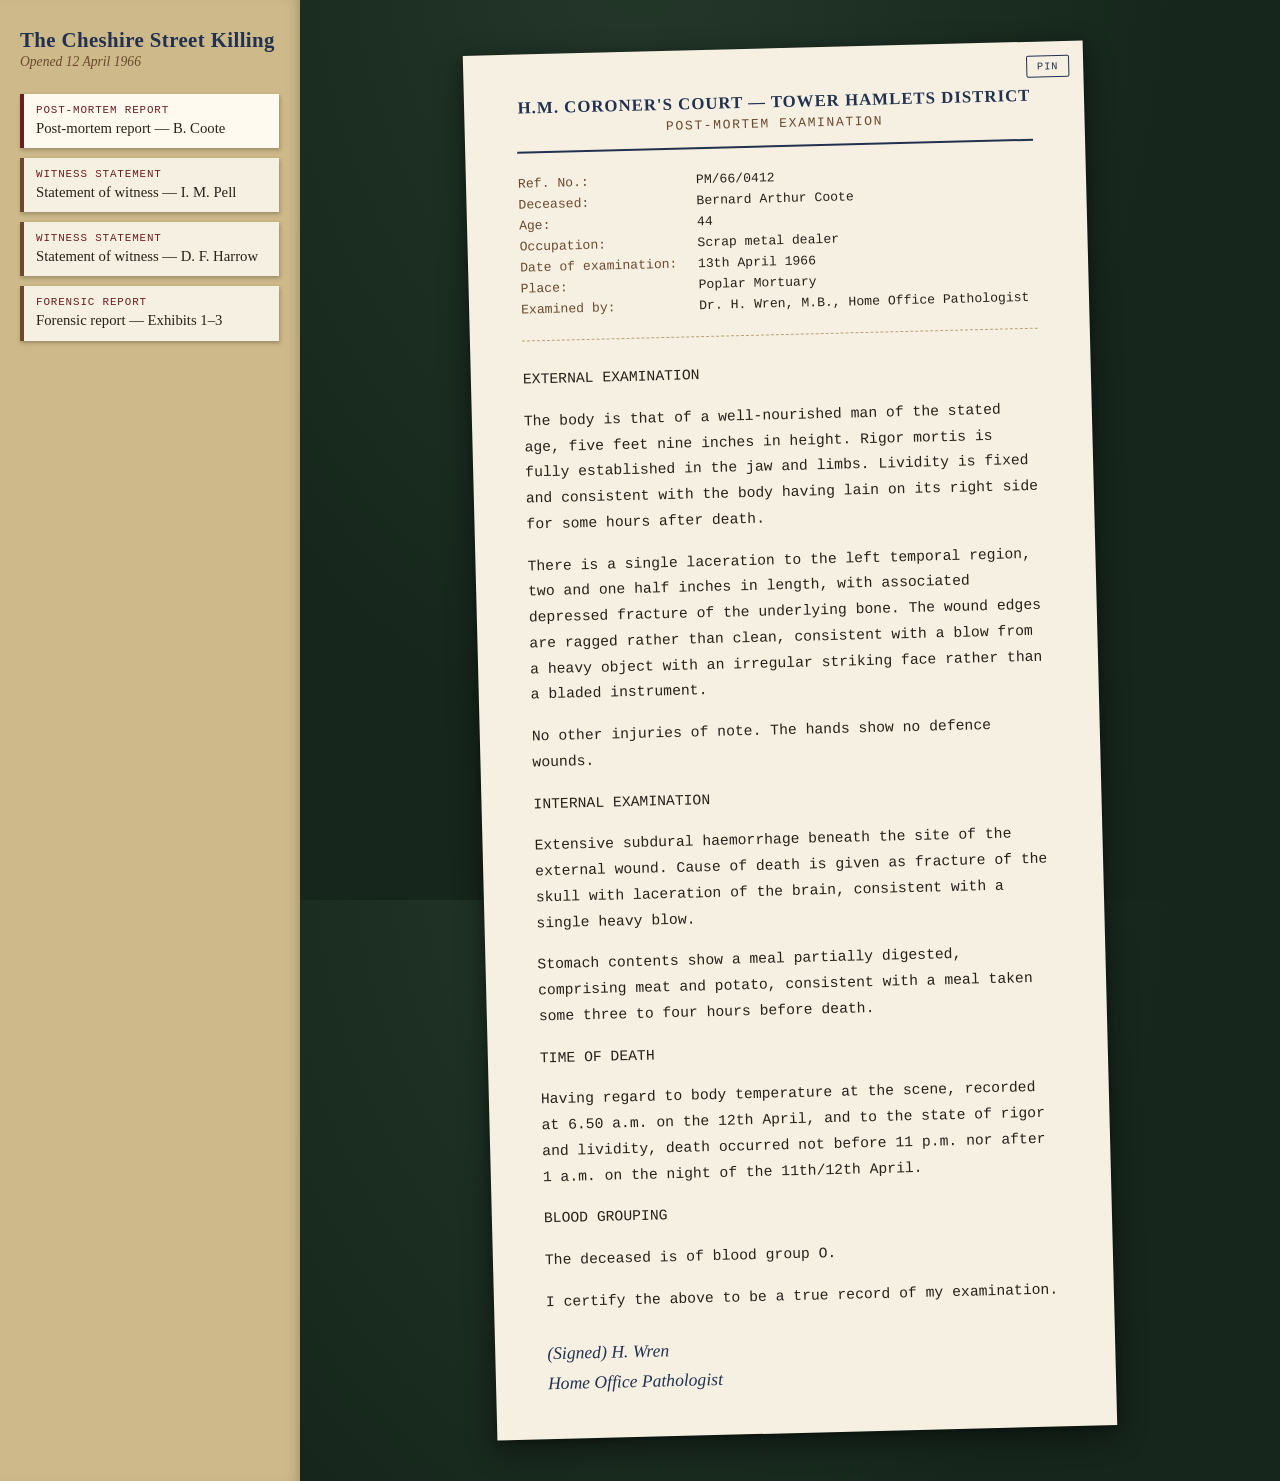
==== engine/index.html @ 60fb42d0 "step 2: split view" ====
<!doctype html>
<html lang="en-GB">
<head>
<meta charset="utf-8">
<meta name="viewport" content="width=device-width, initial-scale=1">
<title>The Firm — Case Documents</title>
<link rel="stylesheet" href="styles.css">
</head>
<body>
<div class="app">
  <aside class="folder">
    <h1 class="case-title" id="case-title">&nbsp;</h1>
    <p class="case-opens" id="case-opens">&nbsp;</p>
    <ul class="doc-list" id="doc-list"></ul>
  </aside>

  <main class="reading-area" id="reading-area">
    <div class="reading-pane pinned-pane" id="pinned-pane"></div>
    <div class="reading-pane browse-pane" id="browse-pane">
      <p class="placeholder">Select a document from the folder to begin reading.</p>
    </div>
  </main>
</div>

<script src="main.js"></script>
</body>
</html>
---- engine/styles.css ----
/* The Firm — document viewer
   Period chrome, modern legibility. No texture that fights reading. */

:root {
  --manila: #cdb989;
  --manila-dark: #b8a377;
  --paper: #f6f0e2;
  --paper-carbon: #eef1f4;
  --ink: #262019;
  --ink-blue: #22314f;
  --oxblood: #6b1f22;
  --tobacco: #6b4a2f;
  --green-leather: #16261c;

  --serif: Georgia, "Times New Roman", Times, serif;
  --mono: "Courier New", Courier, "Consolas", ui-monospace, monospace;
  --script: "Segoe Script", "Bradley Hand", "Apple Chancery", cursive;
}

* {
  box-sizing: border-box;
}

html, body {
  height: 100%;
}

body {
  margin: 0;
  background: var(--green-leather);
  background-image:
    radial-gradient(ellipse at 50% -10%, #24382a 0%, var(--green-leather) 60%);
  color: var(--ink);
  font-family: var(--serif);
}

.app {
  display: grid;
  grid-template-columns: 300px 1fr;
  min-height: 100vh;
}

/* ---------- folder / document list ---------- */

.folder {
  background: var(--manila);
  border-right: 1px solid var(--manila-dark);
  padding: 28px 20px;
  box-shadow: inset -8px 0 16px -12px rgba(0, 0, 0, 0.4);
}

.case-title {
  margin: 0 0 2px;
  font-size: 1.3rem;
  color: var(--ink-blue);
  letter-spacing: 0.02em;
}

.case-opens {
  margin: 0 0 24px;
  font-size: 0.85rem;
  color: var(--tobacco);
  font-style: italic;
}

.doc-list {
  list-style: none;
  margin: 0;
  padding: 0;
  display: flex;
  flex-direction: column;
  gap: 10px;
}

.doc-list-item {
  background: var(--paper);
  border-left: 4px solid var(--tobacco);
  padding: 10px 12px;
  cursor: pointer;
  box-shadow: 1px 2px 4px rgba(0, 0, 0, 0.25);
  transition: transform 0.1s ease, box-shadow 0.1s ease;
}

.doc-list-item:hover {
  transform: translateX(2px);
  box-shadow: 2px 3px 6px rgba(0, 0, 0, 0.35);
}

.doc-list-item.active {
  border-left-color: var(--oxblood);
  background: #fffaf0;
}

.doc-type-label {
  display: block;
  font-family: var(--mono);
  font-size: 0.68rem;
  letter-spacing: 0.08em;
  text-transform: uppercase;
  color: var(--oxblood);
  margin-bottom: 3px;
}

.doc-title-label {
  display: block;
  font-size: 0.92rem;
  color: var(--ink);
  line-height: 1.3;
}

.pin-flag {
  display: none;
  font-family: var(--mono);
  font-size: 0.65rem;
  letter-spacing: 0.08em;
  text-transform: uppercase;
  color: var(--ink-blue);
  margin-top: 4px;
}

.doc-list-item.pinned {
  border-left-color: var(--ink-blue);
}

.doc-list-item.pinned .pin-flag {
  display: block;
}

/* ---------- reading area ---------- */

.reading-area {
  padding: 48px 40px;
  display: flex;
  justify-content: center;
  align-items: flex-start;
  gap: 0;
  overflow-y: auto;
}

.reading-area.split {
  justify-content: stretch;
  gap: 32px;
}

.reading-pane {
  flex: 1 1 0;
  min-width: 0;
  display: flex;
  justify-content: center;
}

.pinned-pane {
  display: none;
}

.reading-area.split .pinned-pane {
  display: flex;
  padding-right: 32px;
  border-right: 1px dashed rgba(255, 255, 255, 0.18);
}

.placeholder {
  color: #c9c2ae;
  font-style: italic;
  margin-top: 120px;
  font-size: 1rem;
}

.document-sheet {
  position: relative;
  background: var(--paper);
  max-width: 620px;
  width: 100%;
  padding: 44px 52px 40px;
  box-shadow: 0 10px 30px rgba(0, 0, 0, 0.45), 0 2px 6px rgba(0, 0, 0, 0.3);
  transform: rotate(var(--tilt, 0deg));
}

.reading-area.split .document-sheet {
  padding: 40px 32px 32px;
}

.pin-toggle {
  position: absolute;
  top: 14px;
  right: 14px;
  font-family: var(--mono);
  font-size: 0.65rem;
  letter-spacing: 0.08em;
  text-transform: uppercase;
  background: var(--paper);
  border: 1px solid var(--ink-blue);
  color: var(--ink-blue);
  padding: 4px 10px;
  cursor: pointer;
  border-radius: 2px;
}

.pin-toggle:hover {
  background: var(--ink-blue);
  color: var(--paper);
}

.pin-toggle.pinned {
  border-color: var(--oxblood);
  color: var(--oxblood);
}

.pin-toggle.pinned:hover {
  background: var(--oxblood);
  color: var(--paper);
}

.letterhead {
  text-align: center;
  border-bottom: 2px solid var(--ink-blue);
  padding-bottom: 14px;
  margin-bottom: 20px;
}

.letterhead-org {
  margin: 0;
  font-family: var(--serif);
  font-weight: bold;
  font-size: 1.05rem;
  letter-spacing: 0.06em;
  text-transform: uppercase;
  color: var(--ink-blue);
}

.letterhead-sub {
  margin: 4px 0 0;
  font-family: var(--mono);
  font-size: 0.82rem;
  letter-spacing: 0.12em;
  text-transform: uppercase;
  color: var(--tobacco);
}

.doc-meta {
  font-family: var(--mono);
  font-size: 0.82rem;
  line-height: 1.6;
  margin: 0 0 26px;
  padding-bottom: 20px;
  border-bottom: 1px dashed var(--manila-dark);
  color: var(--ink);
}

.doc-meta-row {
  display: grid;
  grid-template-columns: 170px 1fr;
  gap: 8px;
}

.doc-meta-label {
  color: var(--tobacco);
}

.doc-meta-value {
  color: var(--ink);
}

.doc-body {
  font-family: var(--mono);
  font-size: 0.92rem;
  line-height: 1.75;
  color: var(--ink);
}

.doc-body p {
  margin: 0 0 16px;
  white-space: pre-wrap;
}

.doc-body p:last-child {
  margin-bottom: 0;
}

.doc-body s {
  color: var(--tobacco);
  text-decoration-color: var(--oxblood);
}

/* signature lines read slightly differently from the typed body */
.doc-body p.signature-line {
  font-family: var(--script);
  font-style: italic;
  font-size: 1.1rem;
  color: var(--ink-blue);
  margin-top: 22px;
}

/* per-type accents */
.document-sheet[data-type="post-mortem"] .letterhead {
  border-bottom-color: var(--ink-blue);
}

.document-sheet[data-type="witness-statement"] .letterhead {
  border-bottom-color: var(--tobacco);
}

.document-sheet[data-type="forensic"] .letterhead {
  border-bottom-color: var(--oxblood);
}
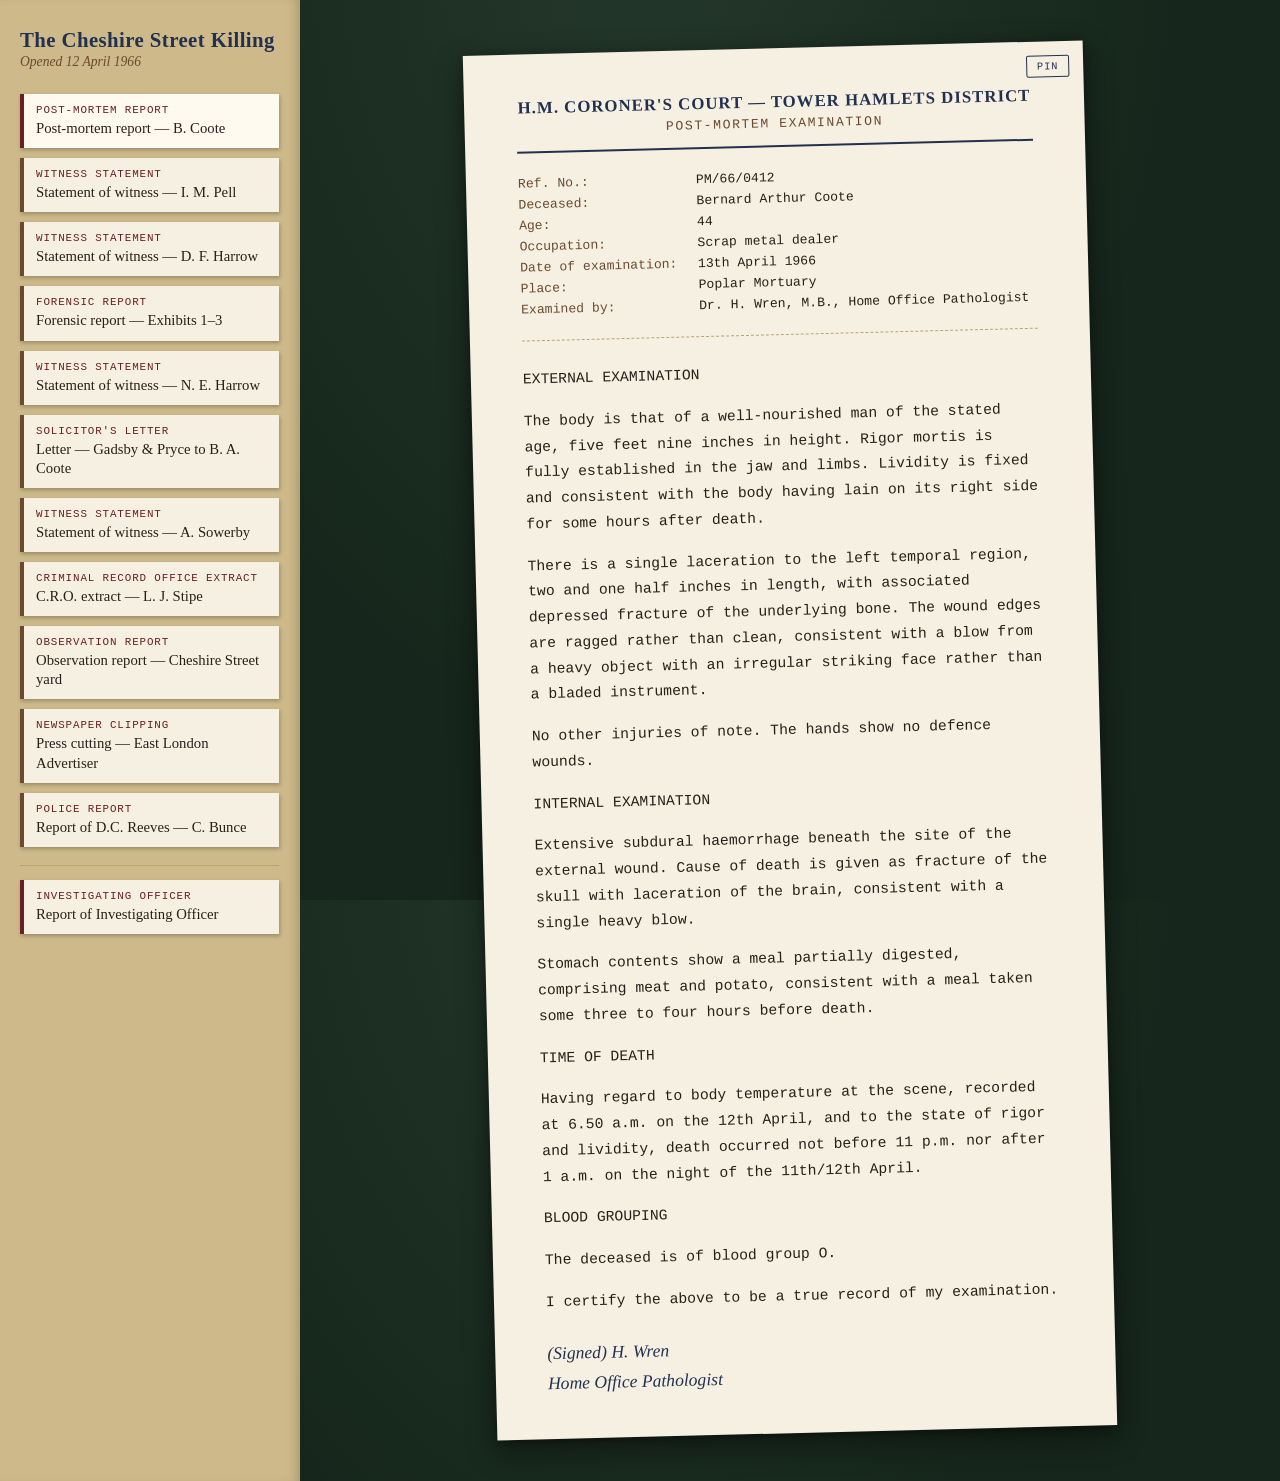
==== commit 8bffec8e: "Verdict report form, case-01 expansion, and hosting config - Diegetic "Report of Investigating Offic" ====
--- a/engine/index.html
+++ b/engine/index.html
@@ -12,6 +12,13 @@
     <h1 class="case-title" id="case-title">&nbsp;</h1>
     <p class="case-opens" id="case-opens">&nbsp;</p>
     <ul class="doc-list" id="doc-list"></ul>
+
+    <div class="folder-divider"></div>
+
+    <button type="button" class="doc-list-item report-entry" id="report-entry">
+      <span class="doc-type-label">Investigating Officer</span>
+      <span class="doc-title-label">Report of Investigating Officer</span>
+    </button>
   </aside>
 
   <main class="reading-area" id="reading-area">
--- a/engine/styles.css
+++ b/engine/styles.css
@@ -126,6 +126,21 @@
   display: block;
 }
 
+.folder-divider {
+  height: 1px;
+  background: var(--manila-dark);
+  margin: 18px 0 14px;
+}
+
+.report-entry {
+  display: block;
+  width: 100%;
+  font: inherit;
+  text-align: left;
+  border: none;
+  border-left: 4px solid var(--oxblood);
+}
+
 /* ---------- reading area ---------- */
 
 .reading-area {
@@ -303,3 +318,66 @@
 .document-sheet[data-type="forensic"] .letterhead {
   border-bottom-color: var(--oxblood);
 }
+
+.document-sheet[data-type="report-form"] .letterhead {
+  border-bottom-color: var(--oxblood);
+}
+
+.document-sheet[data-type="internal-memo"] .letterhead {
+  border-bottom-color: var(--green-leather);
+}
+
+/* ---------- report of investigating officer ---------- */
+
+.report-form-fields {
+  margin-top: 4px;
+}
+
+.report-field {
+  margin-bottom: 22px;
+}
+
+.report-field-label {
+  display: block;
+  font-family: var(--mono);
+  font-size: 0.72rem;
+  letter-spacing: 0.05em;
+  text-transform: uppercase;
+  color: var(--tobacco);
+  margin-bottom: 6px;
+}
+
+.report-field-input {
+  width: 100%;
+  font-family: var(--mono);
+  font-size: 0.92rem;
+  color: var(--ink);
+  background: transparent;
+  border: none;
+  border-bottom: 1px dashed var(--manila-dark);
+  padding: 4px 2px 8px;
+}
+
+.report-field-input:focus {
+  outline: none;
+  border-bottom: 1px solid var(--oxblood);
+}
+
+.report-submit {
+  margin-top: 8px;
+  font-family: var(--mono);
+  font-size: 0.78rem;
+  letter-spacing: 0.1em;
+  text-transform: uppercase;
+  background: transparent;
+  border: 2px solid var(--oxblood);
+  color: var(--oxblood);
+  padding: 9px 20px;
+  cursor: pointer;
+  border-radius: 2px;
+}
+
+.report-submit:hover {
+  background: var(--oxblood);
+  color: var(--paper);
+}
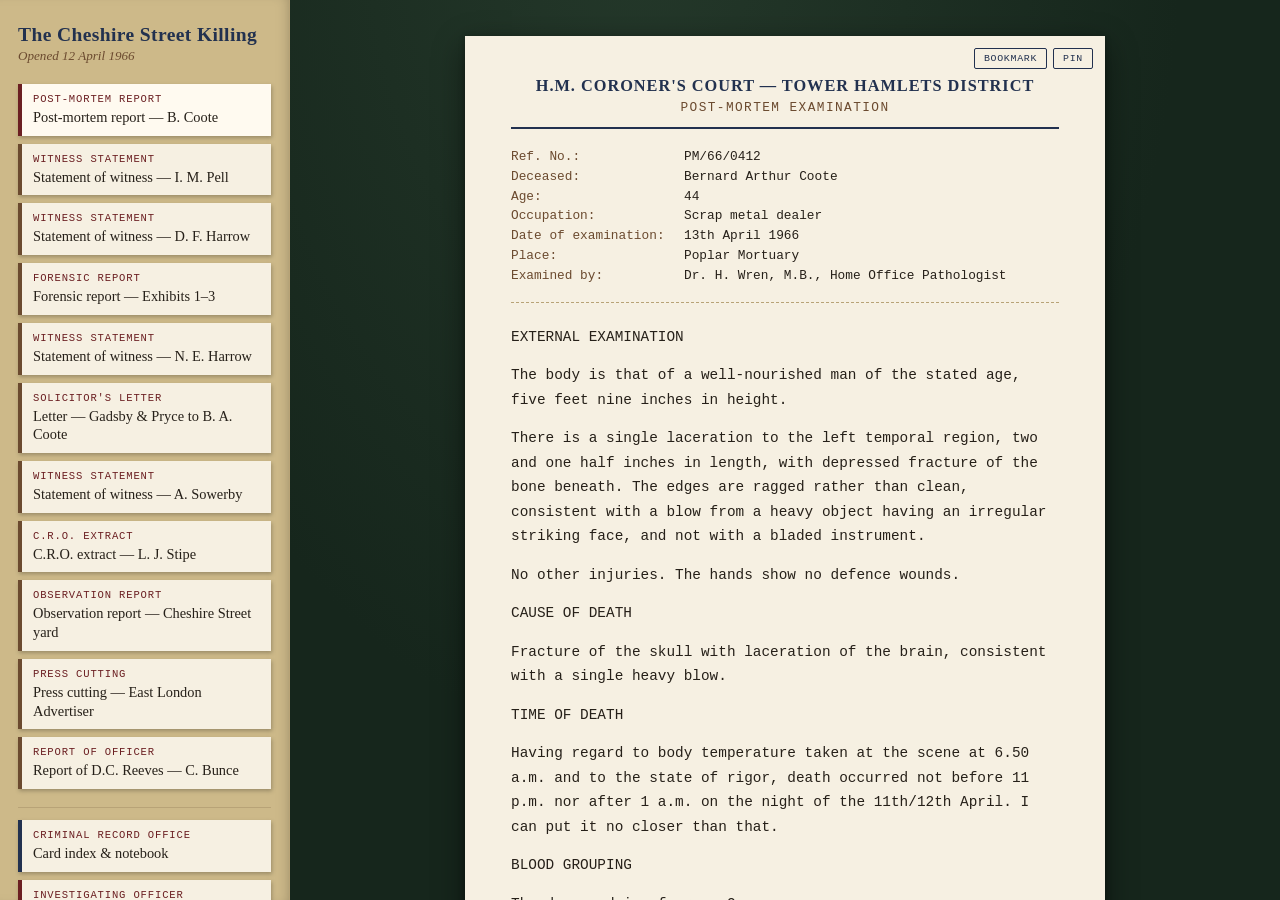
==== commit 98bbe074: "Highlighting, bookmarks, notebook, card index; straighten the paper - Documents trimmed by 17% overa" ====
--- a/engine/index.html
+++ b/engine/index.html
@@ -11,11 +11,17 @@
   <aside class="folder">
     <h1 class="case-title" id="case-title">&nbsp;</h1>
     <p class="case-opens" id="case-opens">&nbsp;</p>
+
     <ul class="doc-list" id="doc-list"></ul>
 
     <div class="folder-divider"></div>
 
-    <button type="button" class="doc-list-item report-entry" id="report-entry">
+    <button type="button" class="doc-list-item tool-entry" id="index-entry">
+      <span class="doc-type-label">Criminal Record Office</span>
+      <span class="doc-title-label">Card index &amp; notebook</span>
+    </button>
+
+    <button type="button" class="doc-list-item tool-entry report-entry" id="report-entry">
       <span class="doc-type-label">Investigating Officer</span>
       <span class="doc-title-label">Report of Investigating Officer</span>
     </button>
@@ -29,6 +35,10 @@
   </main>
 </div>
 
+<div class="mark-popup" id="mark-popup" hidden>
+  <button type="button" id="mark-add">Highlight</button>
+</div>
+
 <script src="main.js"></script>
 </body>
 </html>
--- a/engine/styles.css
+++ b/engine/styles.css
@@ -5,12 +5,13 @@
   --manila: #cdb989;
   --manila-dark: #b8a377;
   --paper: #f6f0e2;
-  --paper-carbon: #eef1f4;
+  --paper-bright: #fffaf0;
   --ink: #262019;
   --ink-blue: #22314f;
   --oxblood: #6b1f22;
   --tobacco: #6b4a2f;
   --green-leather: #16261c;
+  --highlight: #f2d76b;
 
   --serif: Georgia, "Times New Roman", Times, serif;
   --mono: "Courier New", Courier, "Consolas", ui-monospace, monospace;
@@ -36,8 +37,8 @@
 
 .app {
   display: grid;
-  grid-template-columns: 300px 1fr;
-  min-height: 100vh;
+  grid-template-columns: 290px 1fr;
+  height: 100vh;
 }
 
 /* ---------- folder / document list ---------- */
@@ -45,20 +46,21 @@
 .folder {
   background: var(--manila);
   border-right: 1px solid var(--manila-dark);
-  padding: 28px 20px;
+  padding: 24px 18px 32px;
   box-shadow: inset -8px 0 16px -12px rgba(0, 0, 0, 0.4);
+  overflow-y: auto;
 }
 
 .case-title {
   margin: 0 0 2px;
-  font-size: 1.3rem;
+  font-size: 1.22rem;
   color: var(--ink-blue);
   letter-spacing: 0.02em;
 }
 
 .case-opens {
-  margin: 0 0 24px;
-  font-size: 0.85rem;
+  margin: 0 0 20px;
+  font-size: 0.82rem;
   color: var(--tobacco);
   font-style: italic;
 }
@@ -69,13 +71,13 @@
   padding: 0;
   display: flex;
   flex-direction: column;
-  gap: 10px;
+  gap: 8px;
 }
 
 .doc-list-item {
   background: var(--paper);
   border-left: 4px solid var(--tobacco);
-  padding: 10px 12px;
+  padding: 9px 11px;
   cursor: pointer;
   box-shadow: 1px 2px 4px rgba(0, 0, 0, 0.25);
   transition: transform 0.1s ease, box-shadow 0.1s ease;
@@ -88,13 +90,13 @@
 
 .doc-list-item.active {
   border-left-color: var(--oxblood);
-  background: #fffaf0;
+  background: var(--paper-bright);
 }
 
 .doc-type-label {
   display: block;
   font-family: var(--mono);
-  font-size: 0.68rem;
+  font-size: 0.66rem;
   letter-spacing: 0.08em;
   text-transform: uppercase;
   color: var(--oxblood);
@@ -103,48 +105,61 @@
 
 .doc-title-label {
   display: block;
-  font-size: 0.92rem;
+  font-size: 0.9rem;
   color: var(--ink);
   line-height: 1.3;
 }
 
-.pin-flag {
+.item-flags {
+  display: flex;
+  gap: 10px;
+}
+
+.pin-flag,
+.bookmark-flag {
   display: none;
   font-family: var(--mono);
-  font-size: 0.65rem;
-  letter-spacing: 0.08em;
-  text-transform: uppercase;
-  color: var(--ink-blue);
+  font-size: 0.62rem;
+  letter-spacing: 0.07em;
+  text-transform: uppercase;
   margin-top: 4px;
 }
 
-.doc-list-item.pinned {
-  border-left-color: var(--ink-blue);
-}
-
-.doc-list-item.pinned .pin-flag {
-  display: block;
+.pin-flag { color: var(--ink-blue); }
+.bookmark-flag { color: var(--oxblood); }
+
+.doc-list-item.pinned { border-left-color: var(--ink-blue); }
+.doc-list-item.pinned .pin-flag { display: block; }
+.doc-list-item.bookmarked .bookmark-flag { display: block; }
+
+.doc-list-item.bookmarked {
+  box-shadow: 1px 2px 4px rgba(0, 0, 0, 0.25), inset 3px 0 0 -1px var(--oxblood);
 }
 
 .folder-divider {
   height: 1px;
   background: var(--manila-dark);
-  margin: 18px 0 14px;
-}
-
-.report-entry {
+  margin: 18px 0 12px;
+}
+
+.tool-entry {
   display: block;
   width: 100%;
   font: inherit;
   text-align: left;
   border: none;
-  border-left: 4px solid var(--oxblood);
+  border-left: 4px solid var(--ink-blue);
+  margin-bottom: 8px;
+}
+
+.report-entry {
+  border-left-color: var(--oxblood);
 }
 
 /* ---------- reading area ---------- */
 
 .reading-area {
-  padding: 48px 40px;
+  padding: 36px 32px;
   display: flex;
   justify-content: center;
   align-items: flex-start;
@@ -154,7 +169,7 @@
 
 .reading-area.split {
   justify-content: stretch;
-  gap: 32px;
+  gap: 28px;
 }
 
 .reading-pane {
@@ -170,7 +185,7 @@
 
 .reading-area.split .pinned-pane {
   display: flex;
-  padding-right: 32px;
+  padding-right: 28px;
   border-right: 1px dashed rgba(255, 255, 255, 0.18);
 }
 
@@ -184,60 +199,68 @@
 .document-sheet {
   position: relative;
   background: var(--paper);
-  max-width: 620px;
+  max-width: 640px;
   width: 100%;
-  padding: 44px 52px 40px;
+  padding: 40px 46px 36px;
   box-shadow: 0 10px 30px rgba(0, 0, 0, 0.45), 0 2px 6px rgba(0, 0, 0, 0.3);
-  transform: rotate(var(--tilt, 0deg));
 }
 
 .reading-area.split .document-sheet {
-  padding: 40px 32px 32px;
-}
-
-.pin-toggle {
+  padding: 36px 30px 30px;
+}
+
+/* ---------- sheet tools ---------- */
+
+.sheet-tools {
   position: absolute;
-  top: 14px;
-  right: 14px;
-  font-family: var(--mono);
-  font-size: 0.65rem;
-  letter-spacing: 0.08em;
+  top: 12px;
+  right: 12px;
+  display: flex;
+  gap: 6px;
+}
+
+.sheet-tool {
+  font-family: var(--mono);
+  font-size: 0.62rem;
+  letter-spacing: 0.07em;
   text-transform: uppercase;
   background: var(--paper);
   border: 1px solid var(--ink-blue);
   color: var(--ink-blue);
-  padding: 4px 10px;
+  padding: 4px 9px;
   cursor: pointer;
   border-radius: 2px;
 }
 
-.pin-toggle:hover {
+.sheet-tool:hover {
   background: var(--ink-blue);
   color: var(--paper);
 }
 
-.pin-toggle.pinned {
+.sheet-tool.on {
   border-color: var(--oxblood);
   color: var(--oxblood);
 }
 
-.pin-toggle.pinned:hover {
+.sheet-tool.on:hover {
   background: var(--oxblood);
   color: var(--paper);
 }
+
+/* ---------- letterhead & meta ---------- */
 
 .letterhead {
   text-align: center;
   border-bottom: 2px solid var(--ink-blue);
-  padding-bottom: 14px;
-  margin-bottom: 20px;
+  padding-bottom: 12px;
+  margin-bottom: 18px;
 }
 
 .letterhead-org {
   margin: 0;
   font-family: var(--serif);
   font-weight: bold;
-  font-size: 1.05rem;
+  font-size: 1.02rem;
   letter-spacing: 0.06em;
   text-transform: uppercase;
   color: var(--ink-blue);
@@ -246,85 +269,256 @@
 .letterhead-sub {
   margin: 4px 0 0;
   font-family: var(--mono);
-  font-size: 0.82rem;
-  letter-spacing: 0.12em;
+  font-size: 0.8rem;
+  letter-spacing: 0.11em;
   text-transform: uppercase;
   color: var(--tobacco);
 }
 
 .doc-meta {
   font-family: var(--mono);
-  font-size: 0.82rem;
-  line-height: 1.6;
-  margin: 0 0 26px;
-  padding-bottom: 20px;
+  font-size: 0.8rem;
+  line-height: 1.55;
+  margin: 0 0 22px;
+  padding-bottom: 16px;
   border-bottom: 1px dashed var(--manila-dark);
   color: var(--ink);
 }
 
 .doc-meta-row {
   display: grid;
-  grid-template-columns: 170px 1fr;
+  grid-template-columns: 165px 1fr;
   gap: 8px;
 }
 
-.doc-meta-label {
-  color: var(--tobacco);
-}
-
-.doc-meta-value {
-  color: var(--ink);
-}
+.doc-meta-label { color: var(--tobacco); }
+.doc-meta-value { color: var(--ink); margin: 0; }
+
+/* ---------- document body ---------- */
 
 .doc-body {
   font-family: var(--mono);
-  font-size: 0.92rem;
-  line-height: 1.75;
+  font-size: 0.9rem;
+  line-height: 1.7;
   color: var(--ink);
 }
 
 .doc-body p {
-  margin: 0 0 16px;
+  margin: 0 0 14px;
   white-space: pre-wrap;
 }
 
-.doc-body p:last-child {
-  margin-bottom: 0;
-}
+.doc-body p:last-child { margin-bottom: 0; }
 
 .doc-body s {
   color: var(--tobacco);
   text-decoration-color: var(--oxblood);
 }
 
-/* signature lines read slightly differently from the typed body */
 .doc-body p.signature-line {
   font-family: var(--script);
   font-style: italic;
-  font-size: 1.1rem;
-  color: var(--ink-blue);
-  margin-top: 22px;
-}
-
-/* per-type accents */
-.document-sheet[data-type="post-mortem"] .letterhead {
-  border-bottom-color: var(--ink-blue);
-}
-
-.document-sheet[data-type="witness-statement"] .letterhead {
-  border-bottom-color: var(--tobacco);
-}
-
-.document-sheet[data-type="forensic"] .letterhead {
+  font-size: 1.08rem;
+  color: var(--ink-blue);
+  margin-top: 20px;
+}
+
+mark.hl {
+  background: var(--highlight);
+  color: var(--ink);
+  padding: 1px 0;
+  cursor: pointer;
+  box-shadow: 0 1px 0 rgba(107, 31, 34, 0.35);
+}
+
+mark.hl:hover {
+  background: #e8c23f;
+}
+
+/* ---------- highlight popup ---------- */
+
+.mark-popup {
+  position: fixed;
+  z-index: 20;
+}
+
+.mark-popup button {
+  font-family: var(--mono);
+  font-size: 0.68rem;
+  letter-spacing: 0.08em;
+  text-transform: uppercase;
+  background: var(--ink-blue);
+  color: var(--paper);
+  border: none;
+  padding: 7px 14px;
+  border-radius: 2px;
+  cursor: pointer;
+  box-shadow: 0 3px 10px rgba(0, 0, 0, 0.45);
+}
+
+.mark-popup button:hover {
+  background: var(--oxblood);
+}
+
+/* ---------- per-type accents ---------- */
+
+.document-sheet[data-type="post-mortem"] .letterhead { border-bottom-color: var(--ink-blue); }
+.document-sheet[data-type="witness-statement"] .letterhead { border-bottom-color: var(--tobacco); }
+.document-sheet[data-type="forensic"] .letterhead { border-bottom-color: var(--oxblood); }
+.document-sheet[data-type="report-form"] .letterhead { border-bottom-color: var(--oxblood); }
+.document-sheet[data-type="internal-memo"] .letterhead { border-bottom-color: var(--green-leather); }
+.document-sheet[data-type="card-index"] .letterhead { border-bottom-color: var(--ink-blue); }
+.document-sheet[data-type="newspaper clipping"] .letterhead { border-bottom-color: var(--ink); }
+.document-sheet[data-type="criminal record office extract"] .letterhead { border-bottom-color: var(--oxblood); }
+
+/* ---------- card index ---------- */
+
+.index-search {
+  margin-bottom: 18px;
+}
+
+.index-search-input {
+  width: 100%;
+  font-family: var(--mono);
+  font-size: 0.86rem;
+  color: var(--ink);
+  background: var(--paper-bright);
+  border: 1px solid var(--manila-dark);
+  padding: 8px 10px;
+  border-radius: 2px;
+}
+
+.index-search-input:focus {
+  outline: none;
+  border-color: var(--ink-blue);
+}
+
+.index-cards {
+  display: flex;
+  flex-direction: column;
+  gap: 14px;
+}
+
+.index-card {
+  background: var(--paper-bright);
+  border: 1px solid var(--manila-dark);
+  border-left: 4px solid var(--tobacco);
+  padding: 14px 16px;
+}
+
+.index-card-name {
+  margin: 0;
+  font-family: var(--serif);
+  font-size: 1rem;
+  color: var(--ink-blue);
+  letter-spacing: 0.02em;
+}
+
+.index-card-role {
+  margin: 2px 0 10px;
+  font-family: var(--mono);
+  font-size: 0.68rem;
+  letter-spacing: 0.07em;
+  text-transform: uppercase;
+  color: var(--oxblood);
+}
+
+.index-card-fields {
+  margin: 0;
+  font-family: var(--mono);
+  font-size: 0.78rem;
+  line-height: 1.5;
+}
+
+.index-card-row {
+  display: grid;
+  grid-template-columns: 140px 1fr;
+  gap: 8px;
+}
+
+.index-card-row dt { color: var(--tobacco); }
+.index-card-row dd { margin: 0; color: var(--ink); }
+
+.index-card-refs {
+  margin: 10px 0 0;
+  padding-top: 10px;
+  border-top: 1px dashed var(--manila-dark);
+  font-family: var(--mono);
+  font-size: 0.74rem;
+  color: var(--tobacco);
+}
+
+.doc-ref {
+  font-family: var(--mono);
+  font-size: 0.74rem;
+  background: transparent;
+  border: none;
+  border-bottom: 1px dotted var(--ink-blue);
+  color: var(--ink-blue);
+  cursor: pointer;
+  padding: 0;
+  margin-right: 12px;
+}
+
+.doc-ref:hover {
+  color: var(--oxblood);
   border-bottom-color: var(--oxblood);
 }
 
-.document-sheet[data-type="report-form"] .letterhead {
-  border-bottom-color: var(--oxblood);
-}
-
-.document-sheet[data-type="internal-memo"] .letterhead {
-  border-bottom-color: var(--green-leather);
+.index-empty {
+  font-family: var(--mono);
+  font-size: 0.82rem;
+  color: var(--tobacco);
+  font-style: italic;
+}
+
+/* ---------- notebook ---------- */
+
+.notebook {
+  margin-top: 24px;
+  padding-top: 18px;
+  border-top: 2px solid var(--ink-blue);
+}
+
+.notebook-heading {
+  margin: 0;
+  font-family: var(--serif);
+  font-size: 1rem;
+  color: var(--ink-blue);
+  letter-spacing: 0.04em;
+  text-transform: uppercase;
+}
+
+.notebook-hint {
+  margin: 3px 0 10px;
+  font-family: var(--mono);
+  font-size: 0.7rem;
+  color: var(--tobacco);
+}
+
+.notebook-area {
+  width: 100%;
+  font-family: var(--mono);
+  font-size: 0.86rem;
+  line-height: 1.7;
+  color: var(--ink);
+  background: var(--paper-bright);
+  border: 1px solid var(--manila-dark);
+  padding: 12px;
+  resize: vertical;
+  /* ruled paper, without fighting the text */
+  background-image: repeating-linear-gradient(
+    var(--paper-bright) 0px,
+    var(--paper-bright) 22px,
+    rgba(34, 49, 79, 0.12) 23px
+  );
+  background-size: 100% 23px;
+  line-height: 23px;
+}
+
+.notebook-area:focus {
+  outline: none;
+  border-color: var(--ink-blue);
 }
 
 /* ---------- report of investigating officer ---------- */
@@ -334,13 +528,13 @@
 }
 
 .report-field {
-  margin-bottom: 22px;
+  margin-bottom: 20px;
 }
 
 .report-field-label {
   display: block;
   font-family: var(--mono);
-  font-size: 0.72rem;
+  font-size: 0.7rem;
   letter-spacing: 0.05em;
   text-transform: uppercase;
   color: var(--tobacco);
@@ -350,7 +544,7 @@
 .report-field-input {
   width: 100%;
   font-family: var(--mono);
-  font-size: 0.92rem;
+  font-size: 0.9rem;
   color: var(--ink);
   background: transparent;
   border: none;
@@ -366,7 +560,7 @@
 .report-submit {
   margin-top: 8px;
   font-family: var(--mono);
-  font-size: 0.78rem;
+  font-size: 0.76rem;
   letter-spacing: 0.1em;
   text-transform: uppercase;
   background: transparent;
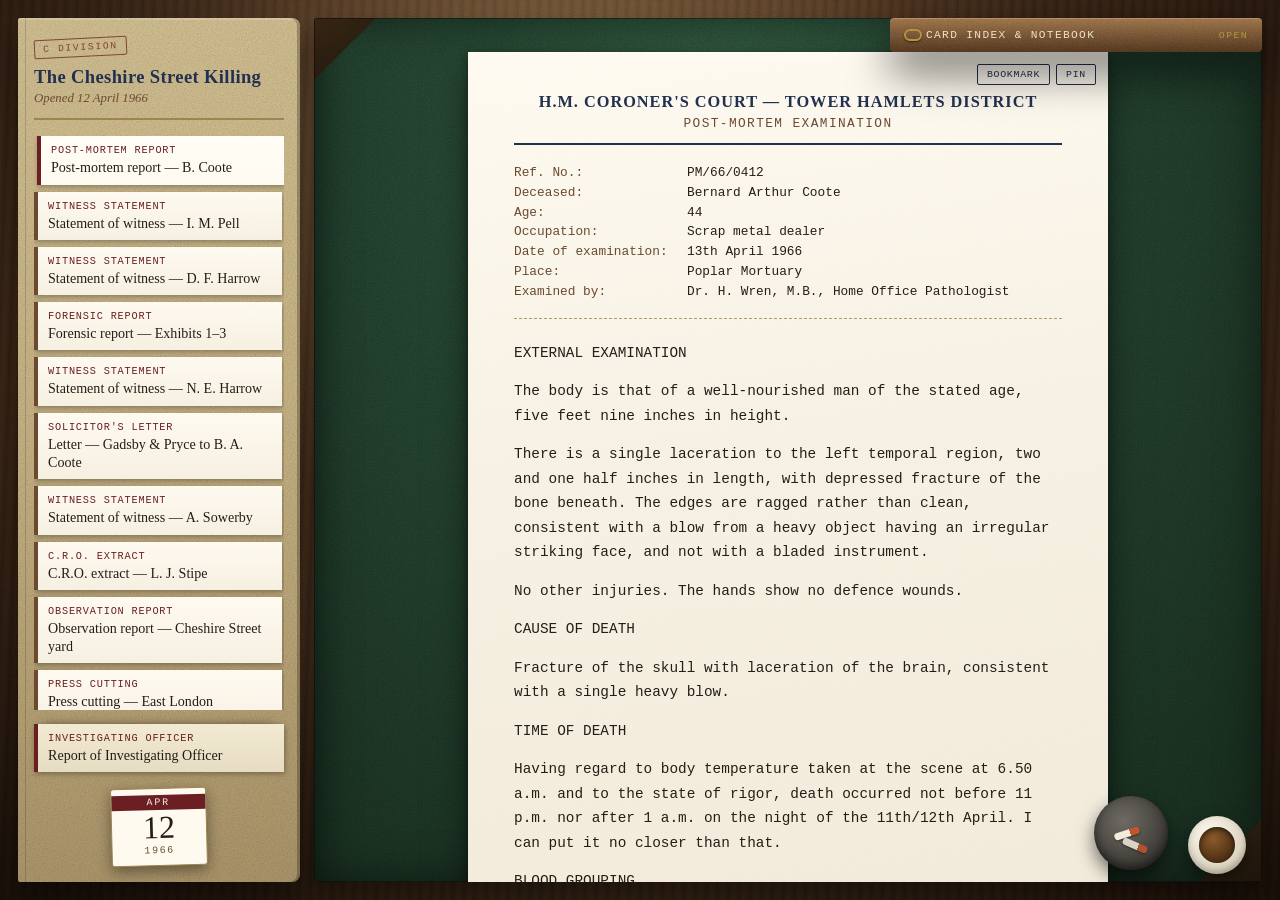
==== commit acab8beb: "The desk: card index drawer, wood and leather, real lamplight Build order step 3. The plain sidebar " ====
--- a/engine/index.html
+++ b/engine/index.html
@@ -3,36 +3,72 @@
 <head>
 <meta charset="utf-8">
 <meta name="viewport" content="width=device-width, initial-scale=1">
-<title>The Firm — Case Documents</title>
+<title>The Firm — C Division</title>
 <link rel="stylesheet" href="styles.css">
 </head>
 <body>
-<div class="app">
-  <aside class="folder">
-    <h1 class="case-title" id="case-title">&nbsp;</h1>
-    <p class="case-opens" id="case-opens">&nbsp;</p>
+<div class="desk" id="desk">
+
+  <div class="lamplight" aria-hidden="true"></div>
+
+  <aside class="case-folder">
+    <div class="folder-head">
+      <p class="folder-stamp">C Division</p>
+      <h1 class="case-title" id="case-title">&nbsp;</h1>
+      <p class="case-opens" id="case-opens">&nbsp;</p>
+    </div>
 
     <ul class="doc-list" id="doc-list"></ul>
 
-    <div class="folder-divider"></div>
-
-    <button type="button" class="doc-list-item tool-entry" id="index-entry">
-      <span class="doc-type-label">Criminal Record Office</span>
-      <span class="doc-title-label">Card index &amp; notebook</span>
-    </button>
-
-    <button type="button" class="doc-list-item tool-entry report-entry" id="report-entry">
+    <button type="button" class="doc-list-item report-entry" id="report-entry">
       <span class="doc-type-label">Investigating Officer</span>
       <span class="doc-title-label">Report of Investigating Officer</span>
     </button>
+
+    <div class="desk-calendar" id="desk-calendar" aria-hidden="true">
+      <span class="cal-month" id="cal-month">APR</span>
+      <span class="cal-day" id="cal-day">12</span>
+      <span class="cal-year" id="cal-year">1966</span>
+    </div>
   </aside>
 
-  <main class="reading-area" id="reading-area">
+  <main class="blotter" id="reading-area">
     <div class="reading-pane pinned-pane" id="pinned-pane"></div>
     <div class="reading-pane browse-pane" id="browse-pane">
-      <p class="placeholder">Select a document from the folder to begin reading.</p>
+      <p class="placeholder">Take a document from the folder.</p>
     </div>
   </main>
+
+  <div class="teacup" aria-hidden="true"><span class="tea"></span></div>
+  <div class="ashtray" aria-hidden="true"><span class="stub"></span><span class="stub two"></span></div>
+
+  <section class="index-drawer" id="index-drawer">
+    <button type="button" class="drawer-handle" id="drawer-handle">
+      <span class="drawer-handle-label">Card Index &amp; Notebook</span>
+      <span class="drawer-handle-state" id="drawer-state">Open</span>
+    </button>
+
+    <div class="drawer-body" id="drawer-body">
+      <div class="drawer-scroll">
+        <p class="drawer-org">Metropolitan Police — Criminal Record Office</p>
+
+        <div class="index-search">
+          <input type="search" class="index-search-input" id="index-search"
+                 placeholder="Search by name, alias, or trade" autocomplete="off">
+        </div>
+
+        <div class="index-cards" id="index-cards"></div>
+
+        <section class="notebook">
+          <h3 class="notebook-heading">Notebook</h3>
+          <p class="notebook-hint">Your own notes. Kept on this machine.</p>
+          <textarea class="notebook-area" id="notebook-area" rows="9"
+                    placeholder="Nothing written yet."></textarea>
+        </section>
+      </div>
+    </div>
+  </section>
+
 </div>
 
 <div class="mark-popup" id="mark-popup" hidden>
--- a/engine/styles.css
+++ b/engine/styles.css
@@ -1,128 +1,230 @@
-/* The Firm — document viewer
-   Period chrome, modern legibility. No texture that fights reading. */
+/* The Firm — C Division desk
+   Period chrome, modern legibility. Texture belongs on the desk;
+   paper stays clean enough to read for hours. */
 
 :root {
   --manila: #cdb989;
-  --manila-dark: #b8a377;
+  --manila-dark: #b0996d;
+  --manila-deep: #9d854f;
   --paper: #f6f0e2;
   --paper-bright: #fffaf0;
-  --ink: #262019;
+  --ink: #241e17;
   --ink-blue: #22314f;
   --oxblood: #6b1f22;
   --tobacco: #6b4a2f;
-  --green-leather: #16261c;
+  --wood: #432d1c;
+  --wood-dark: #2a1a0f;
+  --leather: #1f3a2a;
+  --leather-dark: #142519;
+  --brass: #b8933f;
   --highlight: #f2d76b;
 
   --serif: Georgia, "Times New Roman", Times, serif;
   --mono: "Courier New", Courier, "Consolas", ui-monospace, monospace;
   --script: "Segoe Script", "Bradley Hand", "Apple Chancery", cursive;
-}
-
-* {
-  box-sizing: border-box;
-}
-
-html, body {
-  height: 100%;
-}
+
+  /* fine grain, reused across the desk surfaces */
+  --grain: url("data:image/svg+xml,%3Csvg xmlns='http://www.w3.org/2000/svg' width='180' height='180'%3E%3Cfilter id='n'%3E%3CfeTurbulence type='fractalNoise' baseFrequency='0.85' numOctaves='4' stitchTiles='stitch'/%3E%3C/filter%3E%3Crect width='180' height='180' filter='url(%23n)' opacity='0.55'/%3E%3C/svg%3E");
+}
+
+* { box-sizing: border-box; }
+
+html, body { height: 100%; }
 
 body {
   margin: 0;
-  background: var(--green-leather);
-  background-image:
-    radial-gradient(ellipse at 50% -10%, #24382a 0%, var(--green-leather) 60%);
   color: var(--ink);
   font-family: var(--serif);
-}
-
-.app {
+  overflow: hidden;
+}
+
+/* ---------- the desk ---------- */
+
+.desk {
+  position: relative;
   display: grid;
-  grid-template-columns: 290px 1fr;
+  grid-template-columns: 300px 1fr;
   height: 100vh;
-}
-
-/* ---------- folder / document list ---------- */
-
-.folder {
-  background: var(--manila);
-  border-right: 1px solid var(--manila-dark);
-  padding: 24px 18px 32px;
-  box-shadow: inset -8px 0 16px -12px rgba(0, 0, 0, 0.4);
-  overflow-y: auto;
+  isolation: isolate;
+
+  background-color: var(--wood);
+  background-image:
+    var(--grain),
+    /* long grain of the timber */
+    repeating-linear-gradient(
+      92deg,
+      rgba(0, 0, 0, 0.16) 0px,
+      rgba(0, 0, 0, 0) 3px,
+      rgba(255, 210, 150, 0.05) 6px,
+      rgba(0, 0, 0, 0.13) 11px
+    ),
+    radial-gradient(ellipse at 46% 22%, #5a3d26 0%, var(--wood) 42%, var(--wood-dark) 100%);
+  background-size: 180px 180px, auto, auto;
+  background-blend-mode: overlay, overlay, normal;
+}
+
+/* pool of lamplight falling across the blotter */
+.lamplight {
+  position: absolute;
+  inset: 0;
+  z-index: 0;
+  pointer-events: none;
+  background:
+    radial-gradient(
+      ellipse 55% 60% at 44% 16%,
+      rgba(255, 226, 168, 0.30) 0%,
+      rgba(255, 214, 150, 0.14) 32%,
+      rgba(255, 200, 130, 0.04) 55%,
+      rgba(0, 0, 0, 0) 72%
+    ),
+    /* the desk falls away into the dark at the edges */
+    radial-gradient(
+      ellipse 90% 85% at 50% 42%,
+      rgba(0, 0, 0, 0) 45%,
+      rgba(0, 0, 0, 0.34) 78%,
+      rgba(0, 0, 0, 0.62) 100%
+    );
+}
+
+/* ---------- the case folder ---------- */
+
+.case-folder {
+  position: relative;
+  z-index: 2;
+  margin: 18px 0 18px 18px;
+  padding: 18px 16px 16px;
+  display: flex;
+  flex-direction: column;
+  min-height: 0;
+
+  background-color: var(--manila);
+  background-image:
+    var(--grain),
+    linear-gradient(176deg, #d8c596 0%, var(--manila) 45%, var(--manila-dark) 100%);
+  background-size: 180px 180px, auto;
+  background-blend-mode: multiply, normal;
+
+  border-radius: 2px 8px 8px 2px;
+  box-shadow:
+    0 18px 34px rgba(0, 0, 0, 0.5),
+    0 2px 0 rgba(255, 255, 255, 0.18) inset,
+    -3px 0 0 rgba(0, 0, 0, 0.25) inset;
+}
+
+/* the folder's crease */
+.case-folder::before {
+  content: "";
+  position: absolute;
+  top: 0;
+  left: 7px;
+  width: 1px;
+  height: 100%;
+  background: rgba(0, 0, 0, 0.16);
+}
+
+.folder-head {
+  border-bottom: 2px solid var(--manila-deep);
+  padding-bottom: 12px;
+  margin-bottom: 16px;
+}
+
+.folder-stamp {
+  display: inline-block;
+  margin: 0 0 8px;
+  padding: 3px 8px;
+  font-family: var(--mono);
+  font-size: 0.6rem;
+  letter-spacing: 0.18em;
+  text-transform: uppercase;
+  color: var(--oxblood);
+  border: 1.5px solid var(--oxblood);
+  border-radius: 2px;
+  opacity: 0.75;
+  transform: rotate(-3deg);
 }
 
 .case-title {
-  margin: 0 0 2px;
-  font-size: 1.22rem;
+  margin: 0 0 3px;
+  font-size: 1.16rem;
+  line-height: 1.25;
   color: var(--ink-blue);
   letter-spacing: 0.02em;
 }
 
 .case-opens {
-  margin: 0 0 20px;
-  font-size: 0.82rem;
+  margin: 0;
+  font-size: 0.8rem;
   color: var(--tobacco);
   font-style: italic;
 }
 
+/* the papers scroll; the report docket and calendar stay to hand */
 .doc-list {
   list-style: none;
   margin: 0;
-  padding: 0;
+  padding: 0 2px 2px 0;
   display: flex;
   flex-direction: column;
-  gap: 8px;
+  gap: 7px;
+  flex: 1 1 auto;
+  min-height: 0;
+  overflow-y: auto;
 }
 
 .doc-list-item {
+  position: relative;
   background: var(--paper);
+  background-image: linear-gradient(180deg, var(--paper-bright), var(--paper));
+  border: none;
   border-left: 4px solid var(--tobacco);
-  padding: 9px 11px;
+  padding: 8px 10px;
   cursor: pointer;
-  box-shadow: 1px 2px 4px rgba(0, 0, 0, 0.25);
+  text-align: left;
+  font: inherit;
+  width: 100%;
+  display: block;
+  box-shadow: 1px 2px 5px rgba(0, 0, 0, 0.3);
   transition: transform 0.1s ease, box-shadow 0.1s ease;
 }
 
 .doc-list-item:hover {
-  transform: translateX(2px);
-  box-shadow: 2px 3px 6px rgba(0, 0, 0, 0.35);
+  transform: translateX(3px);
+  box-shadow: 3px 4px 9px rgba(0, 0, 0, 0.4);
 }
 
 .doc-list-item.active {
   border-left-color: var(--oxblood);
-  background: var(--paper-bright);
+  background-image: linear-gradient(180deg, #fffdf6, var(--paper-bright));
+  transform: translateX(3px);
 }
 
 .doc-type-label {
   display: block;
   font-family: var(--mono);
-  font-size: 0.66rem;
+  font-size: 0.64rem;
   letter-spacing: 0.08em;
   text-transform: uppercase;
   color: var(--oxblood);
-  margin-bottom: 3px;
+  margin-bottom: 2px;
 }
 
 .doc-title-label {
   display: block;
-  font-size: 0.9rem;
+  font-size: 0.88rem;
   color: var(--ink);
   line-height: 1.3;
 }
 
-.item-flags {
-  display: flex;
-  gap: 10px;
-}
+.item-flags { display: flex; gap: 9px; }
 
 .pin-flag,
 .bookmark-flag {
   display: none;
   font-family: var(--mono);
-  font-size: 0.62rem;
+  font-size: 0.6rem;
   letter-spacing: 0.07em;
   text-transform: uppercase;
-  margin-top: 4px;
+  margin-top: 3px;
 }
 
 .pin-flag { color: var(--ink-blue); }
@@ -132,80 +234,180 @@
 .doc-list-item.pinned .pin-flag { display: block; }
 .doc-list-item.bookmarked .bookmark-flag { display: block; }
 
-.doc-list-item.bookmarked {
-  box-shadow: 1px 2px 4px rgba(0, 0, 0, 0.25), inset 3px 0 0 -1px var(--oxblood);
-}
-
-.folder-divider {
-  height: 1px;
-  background: var(--manila-dark);
-  margin: 18px 0 12px;
-}
-
-.tool-entry {
+/* a paper corner turned down on bookmarked documents */
+.doc-list-item.bookmarked::after {
+  content: "";
+  position: absolute;
+  top: 0;
+  right: 0;
+  border-width: 0 12px 12px 0;
+  border-style: solid;
+  border-color: transparent var(--oxblood) transparent transparent;
+  opacity: 0.75;
+}
+
+.report-entry {
+  flex: 0 0 auto;
+  margin-top: 14px;
+  border-left-color: var(--oxblood);
+  background-image: linear-gradient(180deg, #f3ead3, #e6dcc2);
+  box-shadow: 1px 2px 5px rgba(0, 0, 0, 0.3), 0 -8px 12px -10px rgba(0, 0, 0, 0.5);
+}
+
+/* ---------- desk calendar ---------- */
+
+.desk-calendar {
+  flex: 0 0 auto;
+  margin: 16px auto 0;
+  width: 96px;
+  padding: 6px 0 9px;
+  text-align: center;
+  background: var(--paper-bright);
+  border: 1px solid var(--manila-deep);
+  border-radius: 3px;
+  box-shadow: 0 5px 14px rgba(0, 0, 0, 0.4);
+  transform: rotate(-1.5deg);
+}
+
+.cal-month {
   display: block;
-  width: 100%;
-  font: inherit;
-  text-align: left;
-  border: none;
-  border-left: 4px solid var(--ink-blue);
-  margin-bottom: 8px;
-}
-
-.report-entry {
-  border-left-color: var(--oxblood);
-}
-
-/* ---------- reading area ---------- */
-
-.reading-area {
-  padding: 36px 32px;
+  background: var(--oxblood);
+  color: var(--paper);
+  font-family: var(--mono);
+  font-size: 0.62rem;
+  letter-spacing: 0.2em;
+  padding: 2px 0;
+}
+
+.cal-day {
+  display: block;
+  font-family: var(--serif);
+  font-size: 2rem;
+  line-height: 1.1;
+  color: var(--ink);
+}
+
+.cal-year {
+  display: block;
+  font-family: var(--mono);
+  font-size: 0.62rem;
+  letter-spacing: 0.16em;
+  color: var(--tobacco);
+}
+
+/* ---------- the blotter ---------- */
+
+.blotter {
+  position: relative;
+  z-index: 1;
+  margin: 18px 18px 18px 14px;
+  padding: 34px 30px;
+  overflow-y: auto;
   display: flex;
   justify-content: center;
   align-items: flex-start;
   gap: 0;
-  overflow-y: auto;
-}
-
-.reading-area.split {
+
+  background-color: var(--leather);
+  background-image:
+    var(--grain),
+    radial-gradient(ellipse at 44% 12%, #2c5039 0%, var(--leather) 46%, var(--leather-dark) 100%);
+  background-size: 180px 180px, auto;
+  background-blend-mode: overlay, normal;
+
+  border-radius: 3px;
+  box-shadow:
+    inset 0 0 0 1px rgba(0, 0, 0, 0.35),
+    inset 0 0 44px rgba(0, 0, 0, 0.5),
+    0 10px 26px rgba(0, 0, 0, 0.4);
+  /* No transition on padding: animating a layout property leaves it stuck at
+     the old value when a media query changes mid-flight, which silently put
+     the drawer on top of the document. */
+}
+
+/* leather corner pieces */
+.blotter::before,
+.blotter::after {
+  content: "";
+  position: absolute;
+  width: 62px;
+  height: 62px;
+  pointer-events: none;
+  background: linear-gradient(135deg, rgba(58, 38, 20, 0.95), rgba(32, 20, 10, 0.9));
+  box-shadow: inset 0 0 0 1px rgba(0, 0, 0, 0.4);
+}
+
+.blotter::before {
+  top: 0;
+  left: 0;
+  clip-path: polygon(0 0, 100% 0, 0 100%);
+}
+
+.blotter::after {
+  bottom: 0;
+  right: 0;
+  clip-path: polygon(100% 100%, 100% 0, 0 100%);
+}
+
+.desk.drawer-open .blotter {
+  padding-right: 396px;
+}
+
+.blotter.split {
   justify-content: stretch;
-  gap: 28px;
+  gap: 26px;
 }
 
 .reading-pane {
   flex: 1 1 0;
   min-width: 0;
+  /* inline-size containment collapses to zero unless the width comes from the
+     parent; flex-basis covers the row layout, this covers the stacked one */
+  width: 100%;
   display: flex;
   justify-content: center;
-}
-
-.pinned-pane {
-  display: none;
-}
-
-.reading-area.split .pinned-pane {
+  container-type: inline-size;
+  container-name: pane;
+}
+
+.pinned-pane { display: none; }
+
+.blotter.split .pinned-pane {
   display: flex;
-  padding-right: 28px;
-  border-right: 1px dashed rgba(255, 255, 255, 0.18);
+  padding-right: 26px;
+  border-right: 1px dashed rgba(255, 255, 255, 0.16);
 }
 
 .placeholder {
-  color: #c9c2ae;
+  color: rgba(246, 240, 226, 0.5);
   font-style: italic;
-  margin-top: 120px;
+  margin-top: 110px;
   font-size: 1rem;
 }
+
+/* ---------- documents ---------- */
 
 .document-sheet {
   position: relative;
-  background: var(--paper);
   max-width: 640px;
   width: 100%;
   padding: 40px 46px 36px;
-  box-shadow: 0 10px 30px rgba(0, 0, 0, 0.45), 0 2px 6px rgba(0, 0, 0, 0.3);
-}
-
-.reading-area.split .document-sheet {
+
+  background-color: var(--paper);
+  background-image:
+    var(--grain),
+    linear-gradient(172deg, var(--paper-bright) 0%, var(--paper) 38%, #efe7d5 100%);
+  background-size: 180px 180px, auto;
+  /* soft-light keeps the fibre visible without greying the type */
+  background-blend-mode: soft-light, normal;
+
+  box-shadow:
+    0 16px 34px rgba(0, 0, 0, 0.5),
+    0 3px 8px rgba(0, 0, 0, 0.35),
+    inset 0 1px 0 rgba(255, 255, 255, 0.6);
+}
+
+.blotter.split .document-sheet {
   padding: 36px 30px 30px;
 }
 
@@ -224,7 +426,7 @@
   font-size: 0.62rem;
   letter-spacing: 0.07em;
   text-transform: uppercase;
-  background: var(--paper);
+  background: rgba(255, 250, 240, 0.85);
   border: 1px solid var(--ink-blue);
   color: var(--ink-blue);
   padding: 4px 9px;
@@ -232,20 +434,9 @@
   border-radius: 2px;
 }
 
-.sheet-tool:hover {
-  background: var(--ink-blue);
-  color: var(--paper);
-}
-
-.sheet-tool.on {
-  border-color: var(--oxblood);
-  color: var(--oxblood);
-}
-
-.sheet-tool.on:hover {
-  background: var(--oxblood);
-  color: var(--paper);
-}
+.sheet-tool:hover { background: var(--ink-blue); color: var(--paper); }
+.sheet-tool.on { border-color: var(--oxblood); color: var(--oxblood); }
+.sheet-tool.on:hover { background: var(--oxblood); color: var(--paper); }
 
 /* ---------- letterhead & meta ---------- */
 
@@ -258,7 +449,6 @@
 
 .letterhead-org {
   margin: 0;
-  font-family: var(--serif);
   font-weight: bold;
   font-size: 1.02rem;
   letter-spacing: 0.06em;
@@ -282,7 +472,6 @@
   margin: 0 0 22px;
   padding-bottom: 16px;
   border-bottom: 1px dashed var(--manila-dark);
-  color: var(--ink);
 }
 
 .doc-meta-row {
@@ -303,11 +492,7 @@
   color: var(--ink);
 }
 
-.doc-body p {
-  margin: 0 0 14px;
-  white-space: pre-wrap;
-}
-
+.doc-body p { margin: 0 0 14px; white-space: pre-wrap; }
 .doc-body p:last-child { margin-bottom: 0; }
 
 .doc-body s {
@@ -324,23 +509,18 @@
 }
 
 mark.hl {
-  background: var(--highlight);
+  background: linear-gradient(180deg, rgba(242, 215, 107, 0.92), rgba(232, 194, 63, 0.92));
   color: var(--ink);
   padding: 1px 0;
   cursor: pointer;
-  box-shadow: 0 1px 0 rgba(107, 31, 34, 0.35);
-}
-
-mark.hl:hover {
-  background: #e8c23f;
-}
+  border-radius: 1px;
+}
+
+mark.hl:hover { background: #e8c23f; }
 
 /* ---------- highlight popup ---------- */
 
-.mark-popup {
-  position: fixed;
-  z-index: 20;
-}
+.mark-popup { position: fixed; z-index: 40; }
 
 .mark-popup button {
   font-family: var(--mono);
@@ -353,12 +533,10 @@
   padding: 7px 14px;
   border-radius: 2px;
   cursor: pointer;
-  box-shadow: 0 3px 10px rgba(0, 0, 0, 0.45);
-}
-
-.mark-popup button:hover {
-  background: var(--oxblood);
-}
+  box-shadow: 0 4px 12px rgba(0, 0, 0, 0.55);
+}
+
+.mark-popup button:hover { background: var(--oxblood); }
 
 /* ---------- per-type accents ---------- */
 
@@ -366,58 +544,139 @@
 .document-sheet[data-type="witness-statement"] .letterhead { border-bottom-color: var(--tobacco); }
 .document-sheet[data-type="forensic"] .letterhead { border-bottom-color: var(--oxblood); }
 .document-sheet[data-type="report-form"] .letterhead { border-bottom-color: var(--oxblood); }
-.document-sheet[data-type="internal-memo"] .letterhead { border-bottom-color: var(--green-leather); }
-.document-sheet[data-type="card-index"] .letterhead { border-bottom-color: var(--ink-blue); }
+.document-sheet[data-type="internal-memo"] .letterhead { border-bottom-color: var(--leather); }
 .document-sheet[data-type="newspaper clipping"] .letterhead { border-bottom-color: var(--ink); }
 .document-sheet[data-type="criminal record office extract"] .letterhead { border-bottom-color: var(--oxblood); }
 
-/* ---------- card index ---------- */
-
-.index-search {
-  margin-bottom: 18px;
-}
+/* ---------- card index drawer, top right ---------- */
+
+.index-drawer {
+  position: fixed;
+  top: 18px;
+  right: 18px;
+  z-index: 30;
+  width: 372px;
+  max-height: calc(100vh - 36px);
+  display: flex;
+  flex-direction: column;
+
+  background-color: #6d4a2c;
+  background-image:
+    var(--grain),
+    linear-gradient(180deg, #7c5734 0%, #5b3d23 100%);
+  background-size: 180px 180px, auto;
+  background-blend-mode: overlay, normal;
+
+  border-radius: 4px;
+  box-shadow: 0 20px 44px rgba(0, 0, 0, 0.6), inset 0 1px 0 rgba(255, 220, 170, 0.25);
+}
+
+.drawer-handle {
+  display: flex;
+  align-items: center;
+  justify-content: space-between;
+  width: 100%;
+  padding: 11px 14px;
+  cursor: pointer;
+  border: none;
+  border-radius: 4px 4px 0 0;
+  background: linear-gradient(180deg, rgba(255, 224, 175, 0.16), rgba(0, 0, 0, 0.18));
+  color: #f0e2c8;
+  font-family: var(--mono);
+  font-size: 0.7rem;
+  letter-spacing: 0.12em;
+  text-transform: uppercase;
+}
+
+.drawer-handle:hover { background: linear-gradient(180deg, rgba(255, 224, 175, 0.26), rgba(0, 0, 0, 0.12)); }
+
+/* the brass drawer pull */
+.drawer-handle-label { position: relative; padding-left: 22px; }
+
+.drawer-handle-label::before {
+  content: "";
+  position: absolute;
+  left: 0;
+  top: 50%;
+  transform: translateY(-50%);
+  width: 14px;
+  height: 8px;
+  border: 2px solid var(--brass);
+  border-radius: 6px;
+  box-shadow: 0 1px 2px rgba(0, 0, 0, 0.5);
+}
+
+.drawer-handle-state { color: var(--brass); font-size: 0.62rem; }
+
+.drawer-body {
+  display: none;
+  overflow: hidden;
+  padding: 0 10px 10px;
+}
+
+.index-drawer.open .drawer-body { display: block; }
+
+.drawer-scroll {
+  max-height: calc(100vh - 96px);
+  overflow-y: auto;
+  padding: 14px 14px 16px;
+  background-color: var(--paper);
+  background-image:
+    var(--grain),
+    linear-gradient(180deg, var(--paper-bright), #ece3cd);
+  background-size: 180px 180px, auto;
+  background-blend-mode: soft-light, normal;
+  border-radius: 2px;
+  box-shadow: inset 0 2px 8px rgba(0, 0, 0, 0.28);
+}
+
+.drawer-org {
+  margin: 0 0 12px;
+  text-align: center;
+  font-weight: bold;
+  font-size: 0.76rem;
+  letter-spacing: 0.05em;
+  text-transform: uppercase;
+  color: var(--ink-blue);
+  border-bottom: 2px solid var(--ink-blue);
+  padding-bottom: 8px;
+}
+
+.index-search { margin-bottom: 12px; }
 
 .index-search-input {
   width: 100%;
   font-family: var(--mono);
-  font-size: 0.86rem;
+  font-size: 0.82rem;
   color: var(--ink);
   background: var(--paper-bright);
   border: 1px solid var(--manila-dark);
-  padding: 8px 10px;
+  padding: 7px 9px;
   border-radius: 2px;
 }
 
-.index-search-input:focus {
-  outline: none;
-  border-color: var(--ink-blue);
-}
-
-.index-cards {
-  display: flex;
-  flex-direction: column;
-  gap: 14px;
-}
+.index-search-input:focus { outline: none; border-color: var(--ink-blue); }
+
+.index-cards { display: flex; flex-direction: column; gap: 10px; }
 
 .index-card {
   background: var(--paper-bright);
   border: 1px solid var(--manila-dark);
   border-left: 4px solid var(--tobacco);
-  padding: 14px 16px;
+  padding: 11px 12px;
+  box-shadow: 0 2px 5px rgba(0, 0, 0, 0.15);
 }
 
 .index-card-name {
   margin: 0;
-  font-family: var(--serif);
-  font-size: 1rem;
+  font-size: 0.94rem;
   color: var(--ink-blue);
-  letter-spacing: 0.02em;
 }
 
 .index-card-role {
-  margin: 2px 0 10px;
-  font-family: var(--mono);
-  font-size: 0.68rem;
+  margin: 2px 0 8px;
+  font-family: var(--mono);
+  font-size: 0.64rem;
   letter-spacing: 0.07em;
   text-transform: uppercase;
   color: var(--oxblood);
@@ -426,48 +685,48 @@
 .index-card-fields {
   margin: 0;
   font-family: var(--mono);
-  font-size: 0.78rem;
-  line-height: 1.5;
+  font-size: 0.73rem;
+  line-height: 1.45;
 }
 
 .index-card-row {
   display: grid;
-  grid-template-columns: 140px 1fr;
-  gap: 8px;
+  grid-template-columns: 108px 1fr;
+  gap: 6px;
 }
 
 .index-card-row dt { color: var(--tobacco); }
 .index-card-row dd { margin: 0; color: var(--ink); }
 
 .index-card-refs {
-  margin: 10px 0 0;
-  padding-top: 10px;
+  margin: 9px 0 0;
+  padding-top: 8px;
   border-top: 1px dashed var(--manila-dark);
   font-family: var(--mono);
-  font-size: 0.74rem;
+  font-size: 0.7rem;
   color: var(--tobacco);
+  display: flex;
+  flex-wrap: wrap;
+  gap: 4px 10px;
 }
 
 .doc-ref {
   font-family: var(--mono);
-  font-size: 0.74rem;
+  font-size: 0.7rem;
   background: transparent;
   border: none;
   border-bottom: 1px dotted var(--ink-blue);
   color: var(--ink-blue);
   cursor: pointer;
   padding: 0;
-  margin-right: 12px;
-}
-
-.doc-ref:hover {
-  color: var(--oxblood);
-  border-bottom-color: var(--oxblood);
-}
+  text-align: left;
+}
+
+.doc-ref:hover { color: var(--oxblood); border-bottom-color: var(--oxblood); }
 
 .index-empty {
   font-family: var(--mono);
-  font-size: 0.82rem;
+  font-size: 0.78rem;
   color: var(--tobacco);
   font-style: italic;
 }
@@ -475,61 +734,51 @@
 /* ---------- notebook ---------- */
 
 .notebook {
-  margin-top: 24px;
-  padding-top: 18px;
+  margin-top: 18px;
+  padding-top: 14px;
   border-top: 2px solid var(--ink-blue);
 }
 
 .notebook-heading {
   margin: 0;
-  font-family: var(--serif);
-  font-size: 1rem;
+  font-size: 0.92rem;
   color: var(--ink-blue);
   letter-spacing: 0.04em;
   text-transform: uppercase;
 }
 
 .notebook-hint {
-  margin: 3px 0 10px;
-  font-family: var(--mono);
-  font-size: 0.7rem;
+  margin: 3px 0 8px;
+  font-family: var(--mono);
+  font-size: 0.66rem;
   color: var(--tobacco);
 }
 
 .notebook-area {
   width: 100%;
   font-family: var(--mono);
-  font-size: 0.86rem;
-  line-height: 1.7;
+  font-size: 0.82rem;
   color: var(--ink);
-  background: var(--paper-bright);
+  background-color: var(--paper-bright);
   border: 1px solid var(--manila-dark);
-  padding: 12px;
+  padding: 10px 11px;
   resize: vertical;
-  /* ruled paper, without fighting the text */
+  line-height: 22px;
   background-image: repeating-linear-gradient(
     var(--paper-bright) 0px,
-    var(--paper-bright) 22px,
-    rgba(34, 49, 79, 0.12) 23px
+    var(--paper-bright) 21px,
+    rgba(34, 49, 79, 0.14) 22px
   );
-  background-size: 100% 23px;
-  line-height: 23px;
-}
-
-.notebook-area:focus {
-  outline: none;
-  border-color: var(--ink-blue);
-}
+  background-size: 100% 22px;
+}
+
+.notebook-area:focus { outline: none; border-color: var(--ink-blue); }
 
 /* ---------- report of investigating officer ---------- */
 
-.report-form-fields {
-  margin-top: 4px;
-}
-
-.report-field {
-  margin-bottom: 20px;
-}
+.report-form-fields { margin-top: 4px; }
+
+.report-field { margin-bottom: 20px; }
 
 .report-field-label {
   display: block;
@@ -552,10 +801,7 @@
   padding: 4px 2px 8px;
 }
 
-.report-field-input:focus {
-  outline: none;
-  border-bottom: 1px solid var(--oxblood);
-}
+.report-field-input:focus { outline: none; border-bottom: 1px solid var(--oxblood); }
 
 .report-submit {
   margin-top: 8px;
@@ -571,7 +817,137 @@
   border-radius: 2px;
 }
 
-.report-submit:hover {
-  background: var(--oxblood);
-  color: var(--paper);
-}
+.report-submit:hover { background: var(--oxblood); color: var(--paper); }
+
+/* ---------- decoration ---------- */
+
+.teacup {
+  position: absolute;
+  right: 34px;
+  bottom: 26px;
+  width: 58px;
+  height: 58px;
+  z-index: 2;
+  border-radius: 50%;
+  background: radial-gradient(circle at 38% 32%, #fdfaf2, #ded5c2 62%, #b3a892 100%);
+  box-shadow: 0 8px 18px rgba(0, 0, 0, 0.5), inset 0 -3px 6px rgba(0, 0, 0, 0.2);
+  pointer-events: none;
+}
+
+.teacup .tea {
+  position: absolute;
+  inset: 11px;
+  border-radius: 50%;
+  background: radial-gradient(circle at 40% 34%, #8a5a2b, #4d2f13 70%, #35200c 100%);
+  box-shadow: inset 0 2px 5px rgba(0, 0, 0, 0.55);
+}
+
+.ashtray {
+  position: absolute;
+  right: 112px;
+  bottom: 30px;
+  width: 74px;
+  height: 74px;
+  z-index: 2;
+  border-radius: 50%;
+  background: radial-gradient(circle at 40% 34%, #6e6a63, #45423d 60%, #2b2926 100%);
+  box-shadow: 0 8px 18px rgba(0, 0, 0, 0.55), inset 0 -4px 10px rgba(0, 0, 0, 0.5);
+  pointer-events: none;
+}
+
+.ashtray .stub {
+  position: absolute;
+  left: 20px;
+  top: 34px;
+  width: 26px;
+  height: 7px;
+  border-radius: 3px;
+  background: linear-gradient(90deg, #f2ecdd 62%, #c0562a 62%);
+  transform: rotate(-18deg);
+  box-shadow: 0 1px 2px rgba(0, 0, 0, 0.5);
+}
+
+.ashtray .stub.two {
+  left: 28px;
+  top: 46px;
+  transform: rotate(24deg);
+  opacity: 0.85;
+}
+
+/* ---------- keeping the split view readable ---------- */
+
+/* Two documents side by side is the core mechanic, so it gets the width it
+   needs. Where the desk cannot give both panes a readable column *and* hold
+   the drawer open, the pinned document moves above the one being read rather
+   than both being squeezed. Closing the drawer restores them side by side. */
+.blotter.split.stacked {
+  flex-direction: column;
+  align-items: center;
+  gap: 20px;
+}
+
+.blotter.split.stacked .pinned-pane {
+  padding-right: 0;
+  padding-bottom: 20px;
+  border-right: none;
+  border-bottom: 1px dashed rgba(255, 255, 255, 0.16);
+  width: 100%;
+}
+
+@media (max-width: 1660px) {
+  .desk.drawer-open .blotter.split { flex-direction: column; align-items: center; gap: 20px; }
+  .desk.drawer-open .blotter.split .pinned-pane {
+    padding-right: 0;
+    padding-bottom: 20px;
+    border-right: none;
+    border-bottom: 1px dashed rgba(255, 255, 255, 0.16);
+    width: 100%;
+  }
+}
+
+/* The drawer always pushes the blotter aside; it must never sit on top of the
+   document, or having it open while reading is worse than useless. */
+@media (max-width: 1180px) {
+  .index-drawer { width: 320px; }
+  .desk.drawer-open .blotter { padding-right: 344px; padding-left: 20px; }
+}
+
+/* narrow desks: the folder gives way first, then the split stacks */
+@media (max-width: 980px) {
+  .desk { grid-template-columns: 240px 1fr; }
+  .blotter.split { flex-direction: column; align-items: center; gap: 20px; }
+  .blotter.split .pinned-pane {
+    padding-right: 0;
+    padding-bottom: 20px;
+    border-right: none;
+    border-bottom: 1px dashed rgba(255, 255, 255, 0.16);
+    width: 100%;
+  }
+  .teacup, .ashtray { display: none; }
+}
+
+/* ---------- narrow panes ----------
+   Kept last in the file on purpose: a container query carries no extra
+   specificity, so these have to come after the base rules they override.
+   A sheet reflows to whatever width its own pane has, whichever combination
+   of split view and open drawer produced it. */
+
+@container pane (max-width: 560px) {
+  .document-sheet { padding: 28px 24px 24px; }
+
+  .letterhead-org { font-size: 0.9rem; letter-spacing: 0.03em; }
+  .letterhead-sub { font-size: 0.72rem; letter-spacing: 0.07em; }
+
+  /* label above value, so names stop breaking one word to a line */
+  .doc-meta-row { grid-template-columns: 1fr; gap: 0; margin-bottom: 7px; }
+  .doc-meta-label { font-size: 0.72rem; }
+  .doc-meta-value { padding-left: 12px; }
+
+  .sheet-tools {
+    position: static;
+    justify-content: flex-end;
+    margin-bottom: 12px;
+  }
+
+  .doc-body { font-size: 0.86rem; line-height: 1.65; }
+}
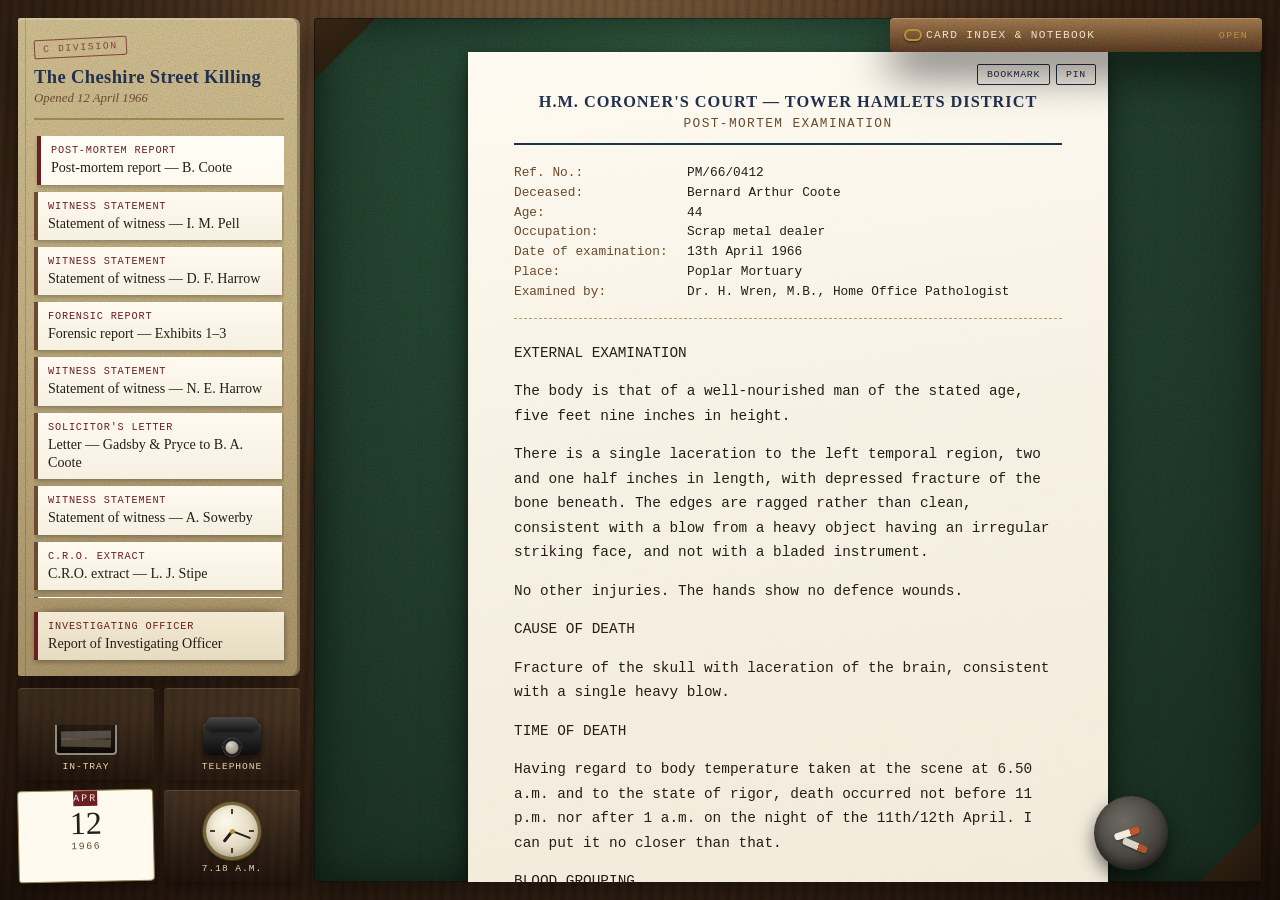
==== commit 86f1ac1a: "Requests, the in-tray and a running clock Build order step 4, in the shape asked for: enquiries that" ====
--- a/engine/index.html
+++ b/engine/index.html
@@ -11,26 +11,63 @@
 
   <div class="lamplight" aria-hidden="true"></div>
 
-  <aside class="case-folder">
-    <div class="folder-head">
-      <p class="folder-stamp">C Division</p>
-      <h1 class="case-title" id="case-title">&nbsp;</h1>
-      <p class="case-opens" id="case-opens">&nbsp;</p>
+  <div class="left-column">
+
+    <aside class="case-folder">
+      <div class="folder-head">
+        <p class="folder-stamp">C Division</p>
+        <h1 class="case-title" id="case-title">&nbsp;</h1>
+        <p class="case-opens" id="case-opens">&nbsp;</p>
+      </div>
+
+      <ul class="doc-list" id="doc-list"></ul>
+
+      <button type="button" class="doc-list-item report-entry" id="report-entry">
+        <span class="doc-type-label">Investigating Officer</span>
+        <span class="doc-title-label">Report of Investigating Officer</span>
+      </button>
+    </aside>
+
+    <div class="desk-instruments">
+
+      <button type="button" class="instrument in-tray" id="in-tray">
+        <span class="tray-rails" aria-hidden="true">
+          <span class="tray-paper"></span>
+          <span class="tray-paper two"></span>
+        </span>
+        <span class="instrument-label">In-tray</span>
+        <span class="tray-badge" id="tray-badge" hidden>0</span>
+      </button>
+
+      <button type="button" class="instrument telephone" id="telephone">
+        <span class="phone-body" aria-hidden="true">
+          <span class="phone-dial"></span>
+          <span class="phone-handset"></span>
+        </span>
+        <span class="instrument-label">Telephone</span>
+      </button>
+
+      <div class="instrument desk-calendar" id="desk-calendar">
+        <span class="cal-month" id="cal-month">APR</span>
+        <span class="cal-day" id="cal-day">12</span>
+        <span class="cal-year" id="cal-year">1966</span>
+      </div>
+
+      <div class="instrument desk-clock" title="The time on your own clock">
+        <span class="clock-face" aria-hidden="true">
+          <span class="clock-tick t12"></span>
+          <span class="clock-tick t3"></span>
+          <span class="clock-tick t6"></span>
+          <span class="clock-tick t9"></span>
+          <span class="clock-hand hour" id="clock-hour"></span>
+          <span class="clock-hand minute" id="clock-minute"></span>
+          <span class="clock-pin"></span>
+        </span>
+        <span class="instrument-label" id="clock-readout">&nbsp;</span>
+      </div>
+
     </div>
-
-    <ul class="doc-list" id="doc-list"></ul>
-
-    <button type="button" class="doc-list-item report-entry" id="report-entry">
-      <span class="doc-type-label">Investigating Officer</span>
-      <span class="doc-title-label">Report of Investigating Officer</span>
-    </button>
-
-    <div class="desk-calendar" id="desk-calendar" aria-hidden="true">
-      <span class="cal-month" id="cal-month">APR</span>
-      <span class="cal-day" id="cal-day">12</span>
-      <span class="cal-year" id="cal-year">1966</span>
-    </div>
-  </aside>
+  </div>
 
   <main class="blotter" id="reading-area">
     <div class="reading-pane pinned-pane" id="pinned-pane"></div>
@@ -39,7 +76,6 @@
     </div>
   </main>
 
-  <div class="teacup" aria-hidden="true"><span class="tea"></span></div>
   <div class="ashtray" aria-hidden="true"><span class="stub"></span><span class="stub two"></span></div>
 
   <section class="index-drawer" id="index-drawer">
--- a/engine/styles.css
+++ b/engine/styles.css
@@ -86,12 +86,23 @@
     );
 }
 
-/* ---------- the case folder ---------- */
-
-.case-folder {
+/* ---------- left column: folder above the instruments ---------- */
+
+.left-column {
   position: relative;
   z-index: 2;
   margin: 18px 0 18px 18px;
+  display: flex;
+  flex-direction: column;
+  min-height: 0;
+  gap: 12px;
+}
+
+/* ---------- the case folder ---------- */
+
+.case-folder {
+  position: relative;
+  flex: 1 1 auto;
   padding: 18px 16px 16px;
   display: flex;
   flex-direction: column;
@@ -254,19 +265,154 @@
   box-shadow: 1px 2px 5px rgba(0, 0, 0, 0.3), 0 -8px 12px -10px rgba(0, 0, 0, 0.5);
 }
 
-/* ---------- desk calendar ---------- */
+/* ---------- desk instruments ---------- */
+
+.desk-instruments {
+  flex: 0 0 auto;
+  display: grid;
+  grid-template-columns: 1fr 1fr;
+  gap: 10px;
+}
+
+.instrument {
+  position: relative;
+  display: flex;
+  flex-direction: column;
+  align-items: center;
+  justify-content: flex-end;
+  gap: 6px;
+  min-height: 92px;
+  padding: 10px 8px 8px;
+  border: none;
+  border-radius: 4px;
+  font: inherit;
+  background:
+    linear-gradient(180deg, rgba(255, 226, 175, 0.10), rgba(0, 0, 0, 0.22));
+  box-shadow: inset 0 1px 0 rgba(255, 224, 176, 0.14), 0 6px 14px rgba(0, 0, 0, 0.4);
+}
+
+button.instrument { cursor: pointer; }
+
+button.instrument:hover {
+  background: linear-gradient(180deg, rgba(255, 226, 175, 0.20), rgba(0, 0, 0, 0.16));
+}
+
+button.instrument.active {
+  box-shadow: inset 0 0 0 1px var(--brass), 0 6px 14px rgba(0, 0, 0, 0.45);
+}
+
+.instrument-label {
+  font-family: var(--mono);
+  font-size: 0.6rem;
+  letter-spacing: 0.1em;
+  text-transform: uppercase;
+  color: #e6d6b4;
+}
+
+/* the in-tray */
+
+.tray-rails {
+  position: relative;
+  width: 62px;
+  height: 30px;
+  border: 2px solid #8d8a82;
+  border-top: none;
+  border-radius: 0 0 4px 4px;
+  background: linear-gradient(180deg, rgba(0, 0, 0, 0.25), rgba(0, 0, 0, 0.5));
+  box-shadow: inset 0 -3px 6px rgba(0, 0, 0, 0.5);
+}
+
+.tray-paper {
+  position: absolute;
+  left: 4px;
+  right: 4px;
+  top: 6px;
+  height: 8px;
+  background: var(--paper);
+  box-shadow: 0 1px 2px rgba(0, 0, 0, 0.5);
+  transform: rotate(-1.4deg);
+}
+
+.tray-paper.two { top: 14px; transform: rotate(1.2deg); background: #ece2c9; }
+
+.in-tray:not(.has-post) .tray-paper { opacity: 0.25; }
+
+.tray-badge {
+  position: absolute;
+  top: 6px;
+  right: 8px;
+  min-width: 19px;
+  height: 19px;
+  border-radius: 10px;
+  background: var(--oxblood);
+  color: var(--paper);
+  font-family: var(--mono);
+  font-size: 0.66rem;
+  line-height: 19px;
+  text-align: center;
+  box-shadow: 0 2px 5px rgba(0, 0, 0, 0.5);
+}
+
+.in-tray.has-post .tray-rails { border-color: var(--brass); }
+
+/* the telephone */
+
+.phone-body {
+  position: relative;
+  width: 58px;
+  height: 32px;
+  border-radius: 5px 5px 7px 7px;
+  background: linear-gradient(180deg, #3a3a3c 0%, #191919 70%, #0d0d0d 100%);
+  box-shadow: inset 0 1px 0 rgba(255, 255, 255, 0.18), 0 4px 9px rgba(0, 0, 0, 0.55);
+}
+
+.phone-dial {
+  position: absolute;
+  left: 50%;
+  top: 15px;
+  transform: translateX(-50%);
+  width: 19px;
+  height: 19px;
+  border-radius: 50%;
+  background: radial-gradient(circle at 40% 34%, #dcd6c6, #8e887a 62%, #4b463d 100%);
+  box-shadow: inset 0 0 0 3px #232323;
+}
+
+.phone-handset {
+  position: absolute;
+  left: 3px;
+  right: 3px;
+  top: -6px;
+  height: 13px;
+  border-radius: 7px;
+  background: linear-gradient(180deg, #4a4a4c, #1c1c1c);
+  box-shadow: 0 2px 4px rgba(0, 0, 0, 0.6);
+}
+
+.telephone.waiting .phone-handset {
+  animation: phone-ring 1.4s ease-in-out infinite;
+}
+
+@keyframes phone-ring {
+  0%, 100% { transform: translateX(0) rotate(0deg); }
+  25%      { transform: translateX(-1.5px) rotate(-1.5deg); }
+  75%      { transform: translateX(1.5px) rotate(1.5deg); }
+}
+
+@media (prefers-reduced-motion: reduce) {
+  .telephone.waiting .phone-handset { animation: none; }
+}
+
+/* the desk calendar */
 
 .desk-calendar {
-  flex: 0 0 auto;
-  margin: 16px auto 0;
-  width: 96px;
-  padding: 6px 0 9px;
-  text-align: center;
+  padding: 0 0 8px;
+  gap: 0;
+  justify-content: flex-start;
   background: var(--paper-bright);
   border: 1px solid var(--manila-deep);
-  border-radius: 3px;
   box-shadow: 0 5px 14px rgba(0, 0, 0, 0.4);
-  transform: rotate(-1.5deg);
+  transform: rotate(-1.2deg);
 }
 
 .cal-month {
@@ -293,6 +439,59 @@
   font-size: 0.62rem;
   letter-spacing: 0.16em;
   color: var(--tobacco);
+}
+
+/* the desk clock — runs on the player's own time */
+
+.clock-face {
+  position: relative;
+  width: 52px;
+  height: 52px;
+  border-radius: 50%;
+  background: radial-gradient(circle at 38% 32%, #fdf8ea, #ddd3ba 70%, #b6ab90 100%);
+  box-shadow:
+    0 0 0 3px #7a6538,
+    0 0 0 4px #4a3d20,
+    0 4px 10px rgba(0, 0, 0, 0.5),
+    inset 0 -3px 8px rgba(0, 0, 0, 0.2);
+}
+
+.clock-tick {
+  position: absolute;
+  left: 50%;
+  top: 4px;
+  width: 2px;
+  height: 5px;
+  margin-left: -1px;
+  background: #4a3d20;
+  transform-origin: 50% 22px;
+}
+
+.clock-tick.t3 { transform: rotate(90deg); }
+.clock-tick.t6 { transform: rotate(180deg); }
+.clock-tick.t9 { transform: rotate(270deg); }
+
+.clock-hand {
+  position: absolute;
+  left: 50%;
+  bottom: 50%;
+  transform-origin: 50% 100%;
+  background: #241e17;
+  border-radius: 2px;
+}
+
+.clock-hand.hour { width: 3px; height: 14px; margin-left: -1.5px; }
+.clock-hand.minute { width: 2px; height: 20px; margin-left: -1px; }
+
+.clock-pin {
+  position: absolute;
+  left: 50%;
+  top: 50%;
+  width: 5px;
+  height: 5px;
+  margin: -2.5px 0 0 -2.5px;
+  border-radius: 50%;
+  background: var(--brass);
 }
 
 /* ---------- the blotter ---------- */
@@ -926,6 +1125,94 @@
   .teacup, .ashtray { display: none; }
 }
 
+/* ---------- requests and enquiries docket ---------- */
+
+.requests-intro {
+  margin: 0 0 18px;
+  font-family: var(--mono);
+  font-size: 0.78rem;
+  line-height: 1.6;
+  color: var(--tobacco);
+  font-style: italic;
+}
+
+.request-list { display: flex; flex-direction: column; gap: 14px; }
+
+.request-row {
+  padding: 12px 14px;
+  background: rgba(255, 250, 240, 0.6);
+  border: 1px solid var(--manila-dark);
+  border-left: 4px solid var(--tobacco);
+}
+
+.request-row.pending { border-left-color: var(--brass); }
+.request-row.delivered { border-left-color: var(--ink-blue); opacity: 0.9; }
+
+.request-label {
+  font-family: var(--serif);
+  font-weight: bold;
+  font-size: 0.95rem;
+  color: var(--ink-blue);
+}
+
+.request-detail {
+  margin: 4px 0 10px;
+  font-family: var(--mono);
+  font-size: 0.78rem;
+  line-height: 1.55;
+  color: var(--ink);
+}
+
+.request-status {
+  display: flex;
+  align-items: center;
+  flex-wrap: wrap;
+  gap: 10px;
+  font-family: var(--mono);
+  font-size: 0.74rem;
+  color: var(--tobacco);
+}
+
+.request-button {
+  font-family: var(--mono);
+  font-size: 0.7rem;
+  letter-spacing: 0.09em;
+  text-transform: uppercase;
+  background: transparent;
+  border: 2px solid var(--oxblood);
+  color: var(--oxblood);
+  padding: 6px 14px;
+  border-radius: 2px;
+  cursor: pointer;
+}
+
+.request-button:hover { background: var(--oxblood); color: var(--paper); }
+
+.request-countdown {
+  font-weight: bold;
+  color: var(--oxblood);
+  font-variant-numeric: tabular-nums;
+}
+
+.request-done { color: var(--ink-blue); font-weight: bold; }
+
+/* a document that has just arrived in the tray */
+
+.fresh-flag {
+  display: block;
+  font-family: var(--mono);
+  font-size: 0.6rem;
+  letter-spacing: 0.07em;
+  text-transform: uppercase;
+  color: var(--brass);
+  margin-top: 3px;
+}
+
+.doc-list-item.fresh {
+  border-left-color: var(--brass);
+  box-shadow: 1px 2px 5px rgba(0, 0, 0, 0.3), inset 0 0 0 1px rgba(184, 147, 63, 0.5);
+}
+
 /* ---------- narrow panes ----------
    Kept last in the file on purpose: a container query carries no extra
    specificity, so these have to come after the base rules they override.
